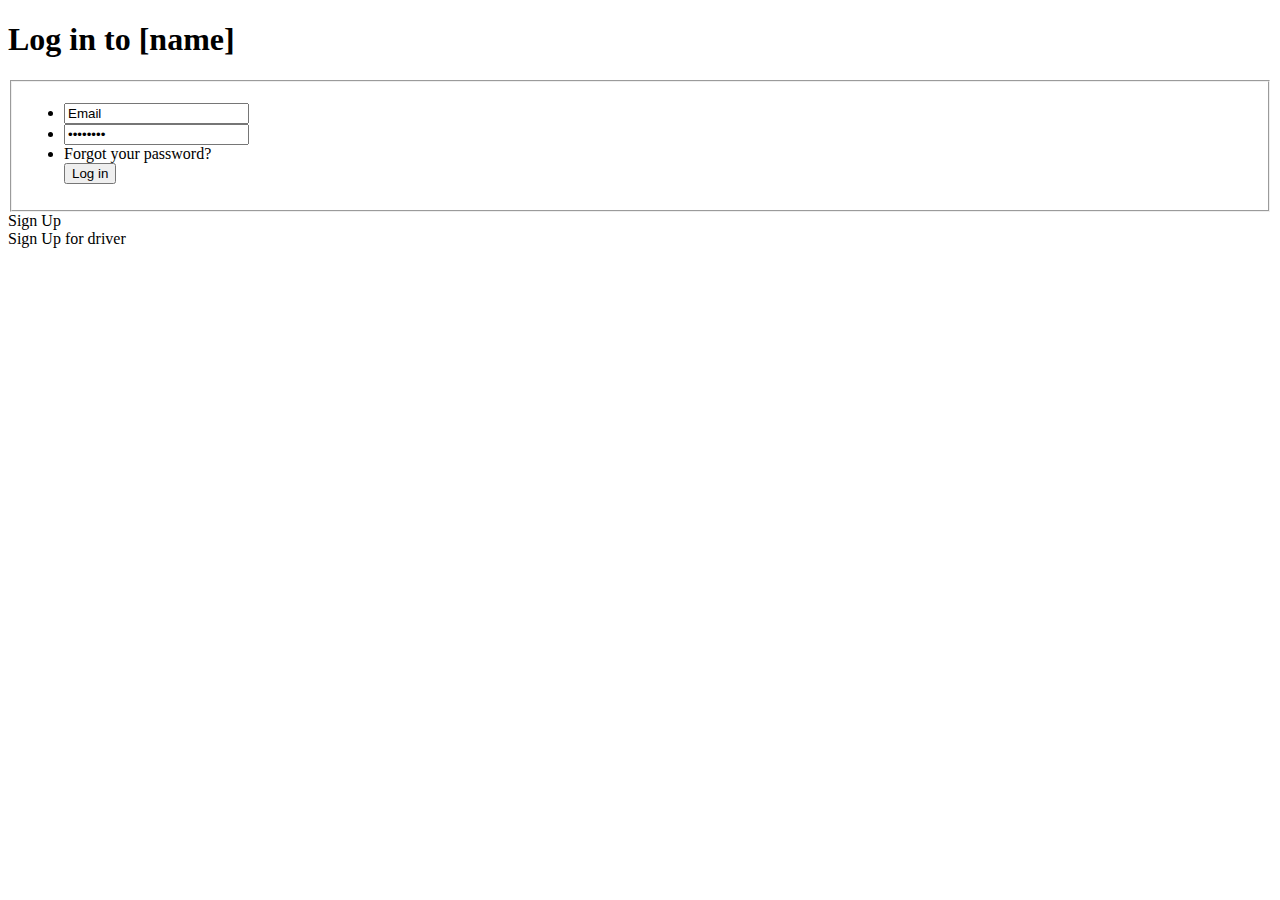
==== index.html @ 02863c1e "add markup" ====
<!DOCTYPE html>
<html lang="ru">

<head>
    <meta charset="UTF-8">
    <meta name="viewport" content="width=device-width, initial-scale=1">
    <title>Сервис по вызову такси</title>
    <link rel="stylesheet" href="css/style.css">
</head>

<body>
    <main class="main">
        <div class="container main__container">
            <div class="inner">
                <h1 class="title main__title">Log in to [name]</h1>
                <form class="main__form">
                    <fieldset>
                        <ul>
                            <li>
                                <input type="text" name="email" value="Email" required />
                            </li>
                            <li>
                                <input type="password" name="password" value="Password" required />
                            </li>
                            <li>
                                <span class="main__form-recovery">Forgot your password?</span>
                            </li>
                            <button class="main__form-btn" type="submit">Log in</button>
                        </ul>
                    </fieldset>
                </form>
                <div class="main__sign-container">
                    <div class="main__sign-pass">Sign Up</div>
                    <div class="main__sign-driver">Sign Up for driver</div>
                </div>
            </div>
        </div>
    </main>
</body>

</html>
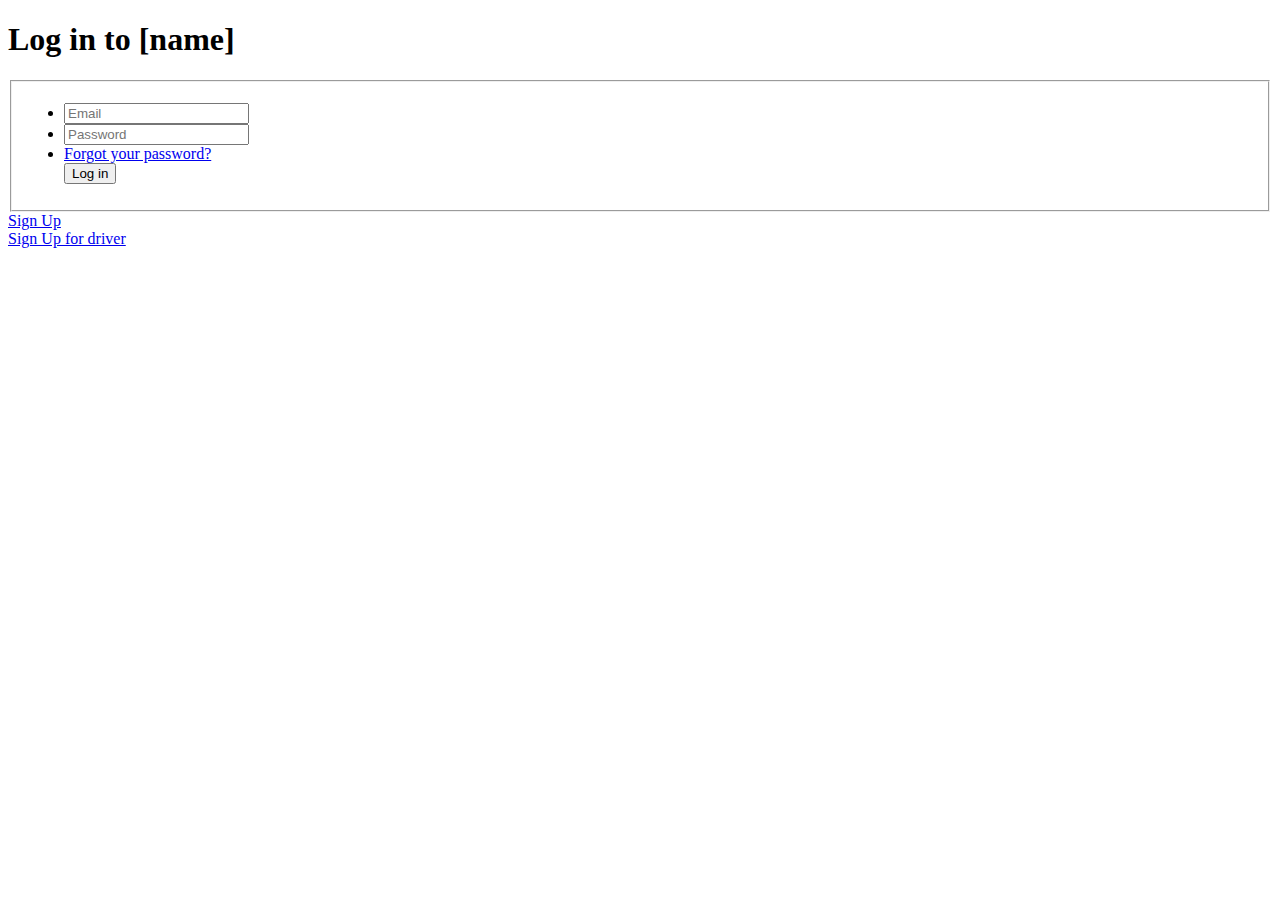
==== commit ac33a3c4: "add links" ====
--- a/index.html
+++ b/index.html
@@ -17,21 +17,29 @@
                     <fieldset>
                         <ul>
                             <li>
-                                <input type="text" name="email" value="Email" required />
+                                <input type="text" name="email" placeholder="Email" required />
                             </li>
                             <li>
-                                <input type="password" name="password" value="Password" required />
+                                <input type="password" name="password" placeholder="Password" required />
                             </li>
                             <li>
-                                <span class="main__form-recovery">Forgot your password?</span>
+                                <span class="main__form-recovery">
+                                    <a href="#">
+                                        Forgot your password?        
+                                    </a>
+                                </span>
                             </li>
                             <button class="main__form-btn" type="submit">Log in</button>
                         </ul>
                     </fieldset>
                 </form>
                 <div class="main__sign-container">
-                    <div class="main__sign-pass">Sign Up</div>
-                    <div class="main__sign-driver">Sign Up for driver</div>
+                    <div class="main__sign-pass">
+                        <a href="#">Sign Up</a>
+                    </div>
+                    <div class="main__sign-driver">
+                        <a href="#">Sign Up for driver</a>
+                    </div>
                 </div>
             </div>
         </div>
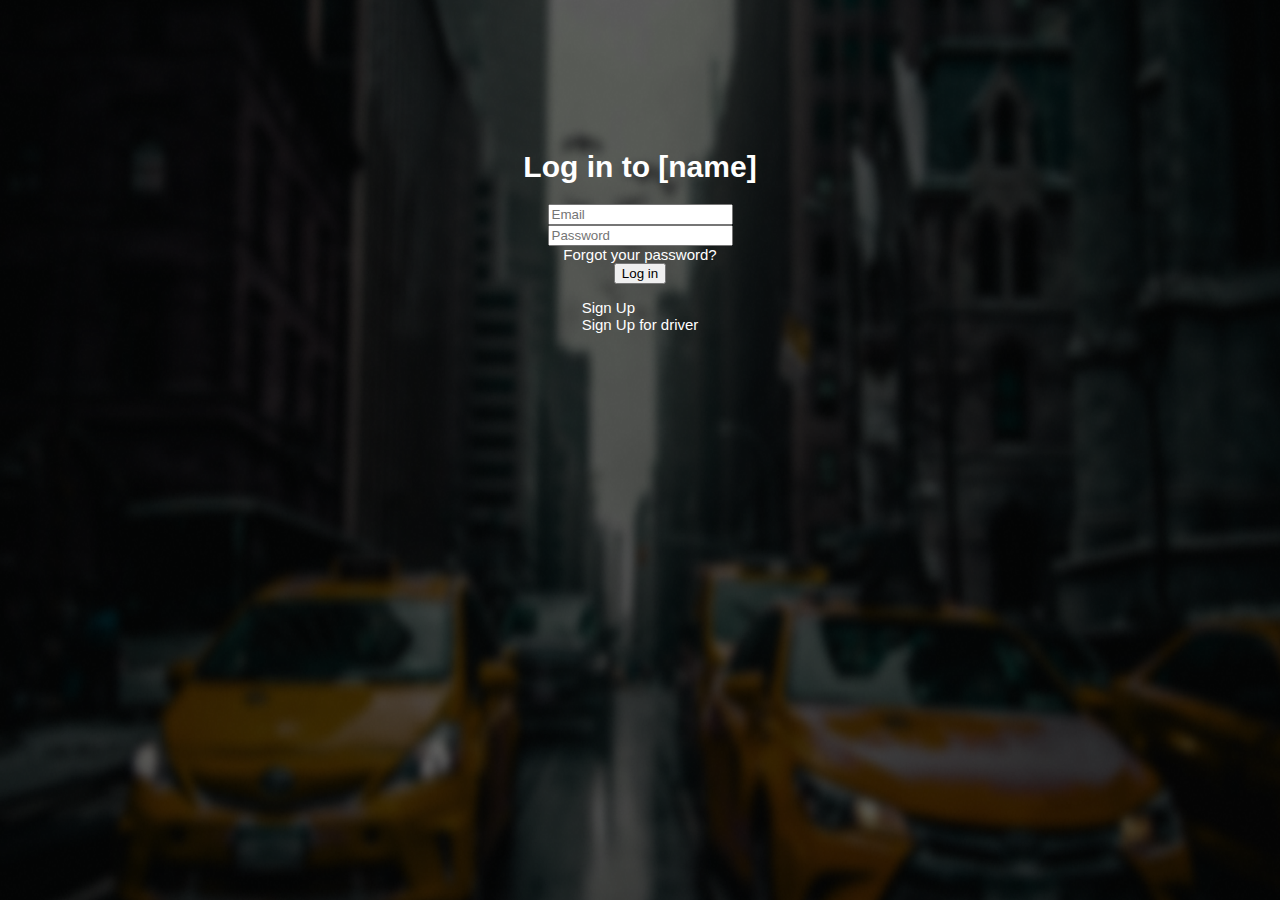
==== commit b774ede2: "add fonts" ====
--- a/index.html
+++ b/index.html
@@ -5,6 +5,9 @@
     <meta charset="UTF-8">
     <meta name="viewport" content="width=device-width, initial-scale=1">
     <title>Сервис по вызову такси</title>
+    <link rel="preconnect" href="https://fonts.googleapis.com">
+    <link rel="preconnect" href="https://fonts.gstatic.com" crossorigin>
+    <link href="https://fonts.googleapis.com/css2?family=Inter:wght@100..900&display=swap" rel="stylesheet">
     <link rel="stylesheet" href="css/style.css">
 </head>
 
@@ -12,26 +15,24 @@
     <main class="main">
         <div class="container main__container">
             <div class="inner">
-                <h1 class="title main__title">Log in to [name]</h1>
                 <form class="main__form">
-                    <fieldset>
-                        <ul>
-                            <li>
-                                <input type="text" name="email" placeholder="Email" required />
-                            </li>
-                            <li>
-                                <input type="password" name="password" placeholder="Password" required />
-                            </li>
-                            <li>
-                                <span class="main__form-recovery">
-                                    <a href="#">
-                                        Forgot your password?        
-                                    </a>
-                                </span>
-                            </li>
-                            <button class="main__form-btn" type="submit">Log in</button>
-                        </ul>
-                    </fieldset>
+                    <h1 class="title main__title">Log in to [name]</h1>
+                    <ul>
+                        <li>
+                            <input type="text" name="email" placeholder="Email" required />
+                        </li>
+                        <li>
+                            <input type="password" name="password" placeholder="Password" required />
+                        </li>
+                        <li>
+                            <span class="main__form-recovery">
+                                <a href="#">
+                                    Forgot your password?
+                                </a>
+                            </span>
+                        </li>
+                        <button class="main__form-btn" type="submit">Log in</button>
+                    </ul>
                 </form>
                 <div class="main__sign-container">
                     <div class="main__sign-pass">
--- a/css/style.css
+++ b/css/style.css
@@ -0,0 +1,68 @@
+*,
+*::before,
+*::after {
+    box-sizing: border-box;
+}
+
+html,
+body {
+    margin: 0;
+    padding: 0;
+    height: 100%;
+}
+
+body {
+    font-family: 'Ubuntu', sans-serif;
+    font-size: 15px;
+    font-weight: 400;
+    color: #212529;
+}
+
+a {
+    text-decoration: none;
+    color: inherit;
+}
+
+ul {
+    padding: 0;
+    list-style: none;
+}
+
+.header,
+.main,
+section,
+.footer {
+    display: flex;
+    justify-content: center;
+    align-items: center;
+}
+
+body {
+    background-image: url("../images/background.png");
+    background-position: center;
+    background-repeat: no-repeat;
+    background-size: 105% 105%;
+    color: #fff;
+}
+
+.container {
+    max-width: 1280px;
+    width: 100%;
+    margin-top: 60px;
+    margin-bottom: 30px;
+}
+
+.inner {
+    padding: 0 15px;
+    display: flex;
+    flex-direction: column;
+    justify-content: center;
+    align-items: center;
+}
+
+.main__form {
+    width: 482px;
+    margin-top: 70px;
+    text-align: center;
+}
+
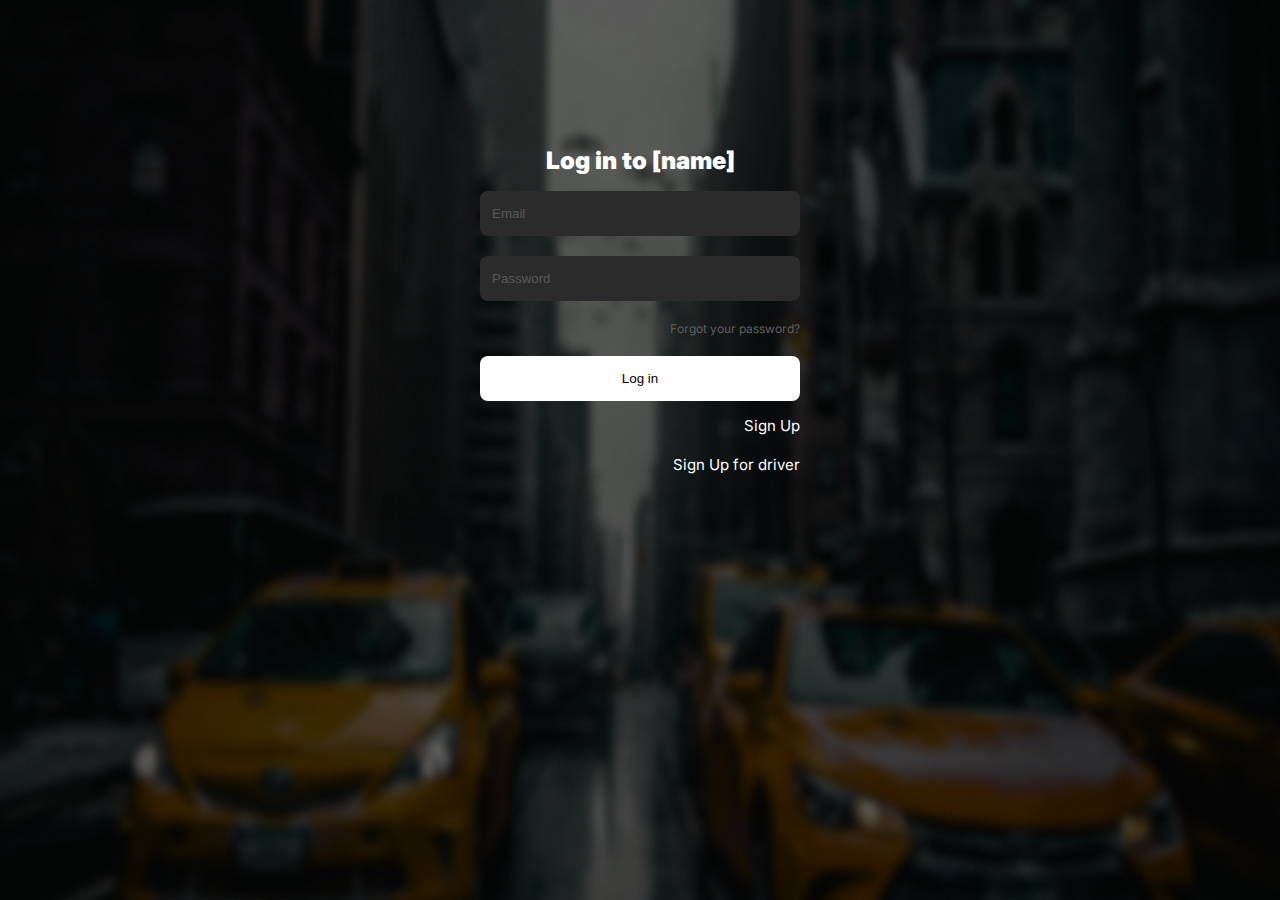
==== commit 5134a9c0: "add styles" ====
--- a/index.html
+++ b/index.html
@@ -25,23 +25,23 @@
                             <input type="password" name="password" placeholder="Password" required />
                         </li>
                         <li>
-                            <span class="main__form-recovery">
+                            <div class="main__form-recovery">
                                 <a href="#">
                                     Forgot your password?
                                 </a>
-                            </span>
+                            </div>
                         </li>
                         <button class="main__form-btn" type="submit">Log in</button>
                     </ul>
+                    <div class="main__sign-container">
+                        <div class="main__sign-pass">
+                            <a href="#">Sign Up</a>
+                        </div>
+                        <div class="main__sign-driver">
+                            <a href="#">Sign Up for driver</a>
+                        </div>
+                    </div>
                 </form>
-                <div class="main__sign-container">
-                    <div class="main__sign-pass">
-                        <a href="#">Sign Up</a>
-                    </div>
-                    <div class="main__sign-driver">
-                        <a href="#">Sign Up for driver</a>
-                    </div>
-                </div>
             </div>
         </div>
     </main>
--- a/css/style.css
+++ b/css/style.css
@@ -43,6 +43,7 @@
     background-repeat: no-repeat;
     background-size: 105% 105%;
     color: #fff;
+    font-family: "Inter", sans-serif;
 }
 
 .container {
@@ -61,8 +62,70 @@
 }
 
 .main__form {
-    width: 482px;
+    width: 320px;
     margin-top: 70px;
     text-align: center;
 }
 
+.main__title {
+    font-size: 24px;
+    font-weight: 900;
+}
+
+.main__form li {
+    margin-bottom: 20px;
+}
+
+.main__form input {
+    width: 320px;
+    height: 45px;
+    padding-left: 12px;
+    background-color: #2B2B2B;
+    color: #fff;
+    outline: none;
+    border-width: 0;
+    border-radius: 8px;
+}
+
+.main__form input::placeholder {
+    color: #585858;
+}
+
+.main__form-recovery {
+    width: 100%;
+    text-align: right;
+    font-size: 12px;
+    color: #5F5F5F;
+}
+
+.main__form-recovery:hover {
+    color: #fff;
+}
+
+.main__form-btn {
+    width: 320px;
+    height: 45px;
+    background-color: #fff;
+    border-width: 0;
+    border-color: #000;
+    border-radius: 8px;
+    cursor: pointer;
+}
+
+.main__form-btn:hover {
+    background-color: #585858;
+    color: #fff;
+}
+
+.main__sign {
+    width: 320px;
+    font-size: 20px;
+    color: #C9C9C9;
+}
+
+.main__sign-pass,
+.main__sign-driver {
+    text-align: right;
+    margin-bottom: 20px;
+
+}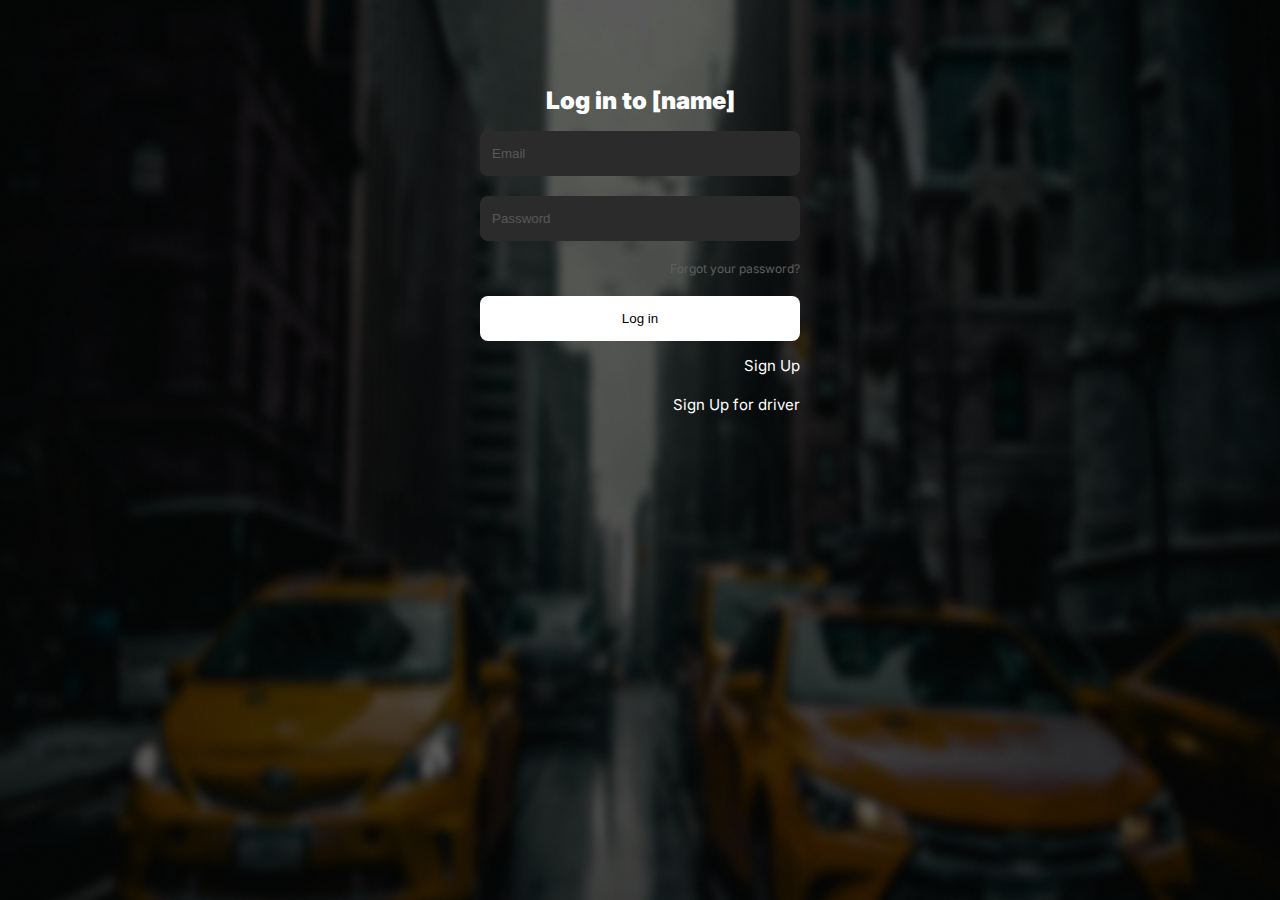
==== commit 1d402d23: "add driver-reg" ====
--- a/index.html
+++ b/index.html
@@ -11,7 +11,7 @@
     <link rel="stylesheet" href="css/style.css">
 </head>
 
-<body>
+<body style="background-image: url('./images/background.png');">
     <main class="main">
         <div class="container main__container">
             <div class="inner">
@@ -38,7 +38,7 @@
                             <a href="#">Sign Up</a>
                         </div>
                         <div class="main__sign-driver">
-                            <a href="#">Sign Up for driver</a>
+                            <a href="driver-reg.html">Sign Up for driver</a>
                         </div>
                     </div>
                 </form>
--- a/css/style.css
+++ b/css/style.css
@@ -38,7 +38,6 @@
 }
 
 body {
-    background-image: url("../images/background.png");
     background-position: center;
     background-repeat: no-repeat;
     background-size: 105% 105%;
@@ -46,7 +45,7 @@
     font-family: "Inter", sans-serif;
 }
 
-.container {
+.main-container {
     max-width: 1280px;
     width: 100%;
     margin-top: 60px;
@@ -128,4 +127,122 @@
     text-align: right;
     margin-bottom: 20px;
 
+}
+
+/* registration */
+
+.reg__container {
+    margin: 0;
+    width: 100%;
+}
+
+.reg__container .inner {
+    padding: 0;
+}
+
+.reg__content {
+    width: 100%;
+    min-height: 100vh;
+    display: flex;
+    flex-direction: row;
+}
+
+.sidebar {
+    width: 100px;
+    background-color: #74651f;
+    display: flex;
+    flex-direction: column;
+    align-items: center;
+    justify-content: space-between;
+}
+
+.sidebar-item {
+    display: flex;
+    flex-direction: column;
+    align-items: center;
+}
+
+.sidebar img {
+    width: 60px;
+    margin-bottom: 35px;
+}
+
+.logo {
+    margin-top: 35px;
+}
+
+.reg__title {
+    margin-top: 30px;
+    font-size: 30px;
+    font-weight: 800;
+    text-align: center;
+}
+
+.reg__main {
+    width: 30%;
+    background-color: #191d1f;
+}
+
+.reg__form {
+    width: 100%;
+    margin-top: 55px;
+    text-align: center;
+}
+
+.reg__form-title {
+    font-size: 24px;
+    font-weight: 800;
+    color: #fff;
+}
+
+.reg__image {
+    flex-grow: 1;
+    background-position: center;
+    background-repeat: no-repeat;
+    background-size: cover;
+}
+
+.reg__form li {
+    margin-bottom: 20px;
+}
+
+.reg__form input {
+    width: 320px;
+    height: 45px;
+    padding-left: 12px;
+    background-color: #2B2B2B;
+    color: #fff;
+    outline: none;
+    border-width: 0;
+    border-radius: 8px;
+}
+
+.reg__form input::placeholder {
+    color: #585858;
+}
+
+.reg__form-recovery {
+    width: 100%;
+    text-align: right;
+    font-size: 12px;
+    color: #5F5F5F;
+}
+
+.main__form-recovery:hover {
+    color: #fff;
+}
+
+.reg__form-btn {
+    width: 320px;
+    height: 45px;
+    background-color: #fff;
+    border-width: 0;
+    border-color: #000;
+    border-radius: 8px;
+    cursor: pointer;
+}
+
+.reg__form-btn:hover {
+    background-color: #585858;
+    color: #fff;
 }